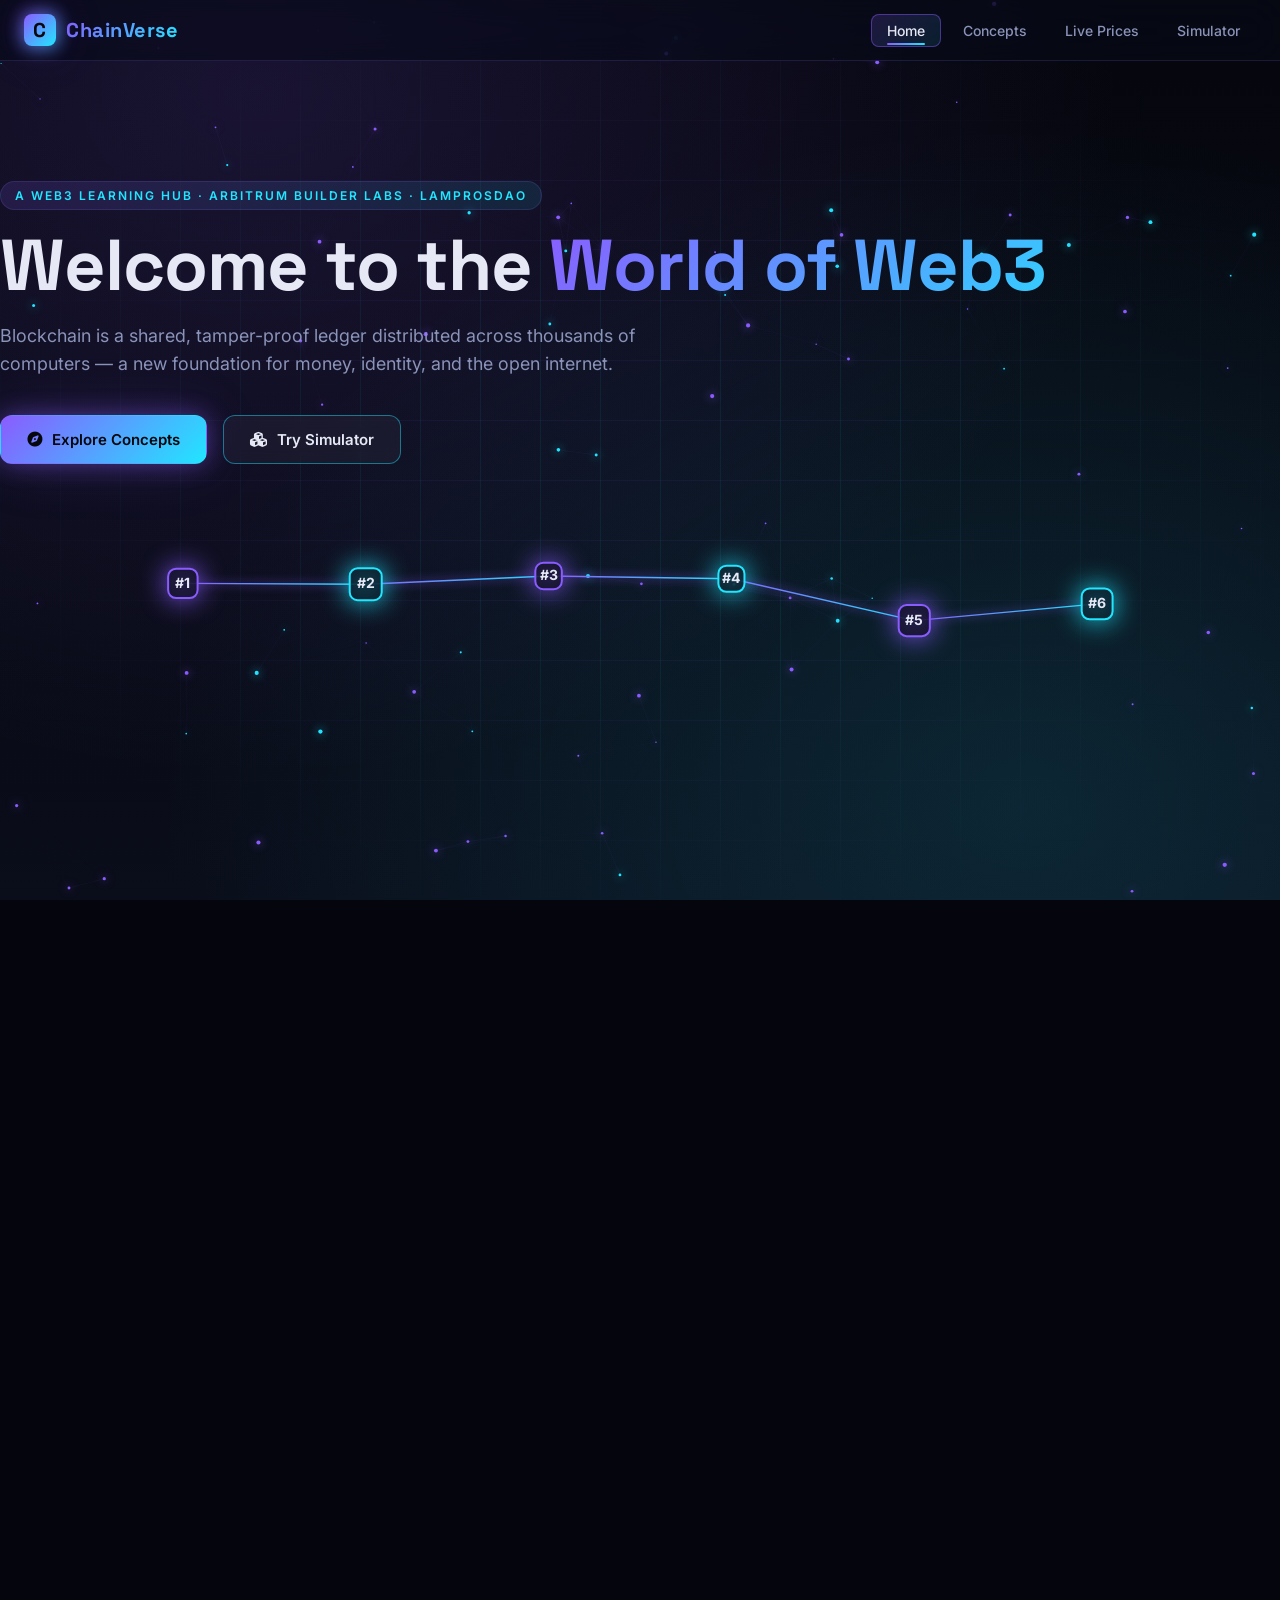
==== index.html @ 115a4c5f "Add files via upload" ====
<!DOCTYPE html>
<html lang="en">
<head>
  <meta charset="UTF-8" />
  <meta name="viewport" content="width=device-width, initial-scale=1.0" />
  <title>ChainVerse — Welcome to the World of Web3</title>
  <meta name="description" content="ChainVerse is a dark futuristic Web3 learning hub: learn blocks, compare concepts, watch live crypto prices, and mine a simulated block." />
  <link rel="stylesheet" href="style.css" />
  <link rel="stylesheet" href="https://cdnjs.cloudflare.com/ajax/libs/font-awesome/6.5.1/css/all.min.css" />
  <link rel="icon" href="data:image/svg+xml;utf8,<svg xmlns='http://www.w3.org/2000/svg' viewBox='0 0 64 64'><defs><linearGradient id='g' x1='0' y1='0' x2='1' y2='1'><stop offset='0' stop-color='%238a5cff'/><stop offset='1' stop-color='%2321e6ff'/></linearGradient></defs><rect width='64' height='64' rx='14' fill='url(%23g)'/><text x='32' y='44' font-family='Space Grotesk' font-size='42' font-weight='800' text-anchor='middle' fill='%23050710'>C</text></svg>" />
  <script src="nav.js" defer></script>
</head>
<body>
  <!-- BG + NAV injected by nav.js -->

  <!-- HERO -->
  <header class="hero container">
    <span class="eyebrow reveal">A Web3 Learning Hub · Arbitrum Builder Labs · LamprosDAO</span>
    <h1 class="reveal delay-1">
      Welcome to the <span class="grad">World of Web3</span>
    </h1>
    <p class="lead reveal delay-2">
      Blockchain is a shared, tamper-proof ledger distributed across thousands of computers —
      a new foundation for money, identity, and the open internet.
    </p>
    <div class="flex gap-16 reveal delay-3">
      <a href="concepts.html" class="btn btn-primary">
        <i class="fa-solid fa-compass"></i> Explore Concepts
      </a>
      <a href="simulator.html" class="btn btn-secondary">
        <i class="fa-solid fa-cubes"></i> Try Simulator
      </a>
    </div>

    <!-- Floating animated chain of glowing blocks -->
    <canvas id="heroChain" class="chain-canvas" aria-hidden="true"></canvas>
  </header>

  <!-- WHAT IS BLOCKCHAIN -->
  <section class="section container">
    <div class="reveal" style="max-width:820px;">
      <span class="eyebrow">Foundations</span>
      <h2 class="section-title"><span class="grad">What is Blockchain?</span></h2>
      <p class="section-sub">
        A blockchain is a continuously growing chain of <strong style="color:var(--cyan)">blocks</strong>,
        where each block holds transactions, a timestamp, and the cryptographic
        hash of the previous block — making the history impossible to rewrite without breaking the whole chain.
      </p>
    </div>

    <div class="grid-3 mt-32">
      <div class="glass feature-card reveal">
        <div class="icon"><i class="fa-solid fa-cube"></i></div>
        <h3>Blocks</h3>
        <p>Containers of transactions grouped together and sealed with a cryptographic hash, then chained to the previous block.</p>
      </div>
      <div class="glass feature-card reveal delay-1">
        <div class="icon"><i class="fa-solid fa-link"></i></div>
        <h3>Chain</h3>
        <p>Every block references its predecessor's hash. Change one byte in old data and every following link goes red.</p>
      </div>
      <div class="glass feature-card reveal delay-2">
        <div class="icon"><i class="fa-solid fa-network-wired"></i></div>
        <h3>Decentralized</h3>
        <p>Thousands of independent nodes keep identical copies. There is no single server to hack or shut down.</p>
      </div>
    </div>
  </section>

  <!-- HOW WEB3 IS DIFFERENT -->
  <section class="section container">
    <div class="reveal" style="text-align:center; max-width:820px; margin:0 auto;">
      <span class="eyebrow">Web2 vs Web3</span>
      <h2 class="section-title center"><span class="grad">How Web3 is Different</span></h2>
      <p class="section-sub center" style="margin-left:auto; margin-right:auto;">
        Web3 hands power back to users — no middlemen, no platform-owned data, no silent gatekeepers.
      </p>
    </div>

    <div class="stats">
      <div class="glass stat reveal">
        <div class="num" data-cv-count="100" data-cv-suffix="%">0%</div>
        <div class="label">Decentralized</div>
      </div>
      <div class="glass stat reveal delay-1">
        <div class="num" data-cv-count="0" data-cv-suffix="">0</div>
        <div class="label">Central Authority</div>
      </div>
      <div class="glass stat reveal delay-2">
        <div class="num" data-cv-count="100" data-cv-suffix="%">0%</div>
        <div class="label">Trustless Transactions</div>
      </div>
    </div>
  </section>

  <!-- KEY PILLARS OF WEB3 -->
  <section class="section container">
    <div class="reveal" style="max-width:820px;">
      <span class="eyebrow">Core Pillars</span>
      <h2 class="section-title"><span class="grad">Key Pillars of Web3</span></h2>
      <p class="section-sub">Three principles define the new internet — and each one is enforced by math, not promises.</p>
    </div>

    <div class="grid-3 mt-32">
      <div class="glass feature-card reveal">
        <div class="icon"><i class="fa-solid fa-globe"></i></div>
        <h3>Decentralization</h3>
        <p>No single company stores your data or decides the rules. The network is owned and operated by its users.</p>
      </div>
      <div class="glass feature-card reveal delay-1">
        <div class="icon"><i class="fa-solid fa-eye"></i></div>
        <h3>Transparency</h3>
        <p>Every transaction is verifiable on a public ledger. You can audit, prove, and trust without asking permission.</p>
      </div>
      <div class="glass feature-card reveal delay-2">
        <div class="icon"><i class="fa-solid fa-shield-halved"></i></div>
        <h3>Security</h3>
        <p>Cryptography and consensus replace trust. Tampering with one block requires breaking millions of computers.</p>
      </div>
    </div>
  </section>

  <!-- WHY IT MATTERS -->
  <section class="section container">
    <div class="reveal" style="max-width:820px;">
      <span class="eyebrow">Real World</span>
      <h2 class="section-title"><span class="grad">Why It Matters</span></h2>
      <p class="section-sub">A premium Web3 product starts with the right mental model.</p>
    </div>

    <div class="glass reveal mt-32" style="padding:42px; max-width:980px; margin-left:auto; margin-right:auto; position:relative; overflow:hidden;">
      <div style="position:absolute; inset:0; background:radial-gradient(circle at 80% 20%, rgba(33,230,255,0.18), transparent 60%); pointer-events:none;"></div>
      <h3 style="font-family:'Space Grotesk'; font-size:24px; margin-bottom:14px; color:var(--text);">A new foundation for finance, identity & ownership</h3>
      <p style="color:var(--muted); line-height:1.7; font-size:15.5px; max-width:780px;">
        From cross-border payments that settle in seconds, to digital identities you actually own,
        to provable scarcity for art and in-game items — blockchain unlocks use cases the old internet simply cannot offer.
        Master these primitives and you understand the next decade of software.
      </p>
      <div class="flex gap-12 mt-24" style="flex-wrap:wrap;">
        <span class="badge" style="padding:6px 14px; border:1px solid var(--panel-border); border-radius:999px; font-size:12px; color:var(--cyan);">DeFi</span>
        <span class="badge" style="padding:6px 14px; border:1px solid var(--panel-border); border-radius:999px; font-size:12px; color:var(--violet);">Self-Sovereign Identity</span>
        <span class="badge" style="padding:6px 14px; border:1px solid var(--panel-border); border-radius:999px; font-size:12px; color:var(--pink);">NFTs & Ownership</span>
        <span class="badge" style="padding:6px 14px; border:1px solid var(--panel-border); border-radius:999px; font-size:12px; color:var(--green);">DAOs</span>
      </div>
    </div>
  </section>

  <!-- CHAINVERSE ABOUT STRIP -->
  <section class="section container">
    <div class="glass reveal" style="padding:24px 28px; display:flex; align-items:center; justify-content:space-between; gap:24px; flex-wrap:wrap;">
      <div>
        <h3 style="font-family:'Space Grotesk'; font-size:20px; margin-bottom:6px;">Track the markets live</h3>
        <p style="color:var(--muted); font-size:14.5px;">Real-time prices for BTC, ETH, SOL & MATIC via the CoinGecko public API.</p>
      </div>
      <a href="prices.html" class="btn btn-secondary btn-mini">Open Live Prices <i class="fa-solid fa-arrow-right"></i></a>
    </div>
  </section>

  <!-- FOOTER -->
  <footer class="footer container">
    <p>Built with <span class="heart">♥</span> by <strong>Ch Manoj</strong> · <a href="https://github.com/" target="_blank" rel="noopener">GitHub</a> · Batch: <strong>Arbitrum Builder Labs · LamprosDAO</strong></p>
    <p style="margin-top:6px; font-size:12.5px; opacity:0.7;">ChainVerse © 2025 — A premium Web3 learning experience.</p>
  </footer>

  <script>
    /* HERO CHAIN ANIMATION — floating glowing blocks connected by lines */
    (function () {
      const c = document.getElementById('heroChain');
      if (!c) return;
      const ctx = c.getContext('2d');
      function resize() {
        const r = c.getBoundingClientRect();
        c.width  = r.width * (window.devicePixelRatio || 1);
        c.height = r.height * (window.devicePixelRatio || 1);
        ctx.setTransform(window.devicePixelRatio || 1, 0, 0, window.devicePixelRatio || 1, 0, 0);
      }
      resize();
      window.addEventListener('resize', resize);

      const blocks = Array.from({ length: 6 }, (_, i) => ({
        baseX: (i + 1) * (c.clientWidth / 7),
        offset: Math.random() * Math.PI * 2,
        size: 26 + Math.random() * 6
      }));

      function draw() {
        const w = c.clientWidth, h = c.clientHeight;
        ctx.clearRect(0, 0, w, h);
        const t = performance.now() / 1000;
        const points = blocks.map((b, i) => ({
          x: b.baseX,
          y: h/2 + Math.sin(t * 1.2 + b.offset) * 28
        }));

        // lines first
        ctx.lineWidth = 1.4;
        for (let i = 0; i < points.length - 1; i++) {
          const g = ctx.createLinearGradient(points[i].x, points[i].y, points[i+1].x, points[i+1].y);
          g.addColorStop(0, '#8a5cff');
          g.addColorStop(1, '#21e6ff');
          ctx.strokeStyle = g;
          ctx.shadowColor = '#8a5cff';
          ctx.shadowBlur = 10;
          ctx.beginPath();
          ctx.moveTo(points[i].x, points[i].y);
          ctx.lineTo(points[i+1].x, points[i+1].y);
          ctx.stroke();
        }
        // blocks
        points.forEach((p, i) => {
          const s = blocks[i].size;
          // glow
          ctx.shadowColor = i % 2 === 0 ? '#8a5cff' : '#21e6ff';
          ctx.shadowBlur  = 26;
          // rounded square
          const r = s / 2;
          ctx.fillStyle = 'rgba(10,13,26,0.85)';
          ctx.strokeStyle = i % 2 === 0 ? '#8a5cff' : '#21e6ff';
          ctx.lineWidth = 2;
          ctx.beginPath();
          ctx.roundRect(p.x - r, p.y - r, s, s, 8);
          ctx.fill();
          ctx.stroke();
          // inner symbol
          ctx.shadowBlur = 0;
          ctx.fillStyle = '#e6e9f5';
          ctx.font = 'bold 14px Inter';
          ctx.textAlign = 'center';
          ctx.textBaseline = 'middle';
          ctx.fillText('#' + (i+1), p.x, p.y);
        });
        requestAnimationFrame(draw);
      }
      draw();
    })();

    /* ANIMATE STATS on scroll into view */
    (function () {
      const io = new IntersectionObserver(entries => {
        entries.forEach(en => {
          if (!en.isIntersecting) return;
          const el = en.target;
          const n   = parseInt(el.dataset.cvCount, 10);
          const suf = el.dataset.cvSuffix || '';
          if (window.cvCount) window.cvCount(el, n, 1600, suf);
          io.unobserve(el);
        });
      }, { threshold: 0.4 });
      document.querySelectorAll('[data-cv-count]').forEach(el => io.observe(el));
    })();
  </script>
</body>
</html>
---- style.css ----
/* ========================================
   CHAINVERSE — SHARED GLOBAL STYLES
   Dark futuristic Web3 aesthetic
   ======================================== */

@import url('https://fonts.googleapis.com/css2?family=Space+Grotesk:wght@300;400;500;600;700&family=Inter:wght@300;400;500;600;700;800&family=JetBrains+Mono:wght@400;500;700&display=swap');

/* ---------- ROOT TOKENS ---------- */
:root {
  --bg-0:  #05060d;
  --bg-1:  #0a0d1a;
  --bg-2:  #0e1326;
  --panel: rgba(18, 22, 44, 0.55);
  --panel-border: rgba(120, 110, 220, 0.18);
  --text:   #e6e9f5;
  --muted:  #8a93b8;
  --violet: #8a5cff;
  --violet-deep: #6a3df0;
  --cyan:   #21e6ff;
  --cyan-deep: #00b8d4;
  --pink:   #ff4dd2;
  --green:  #2ee59d;
  --red:    #ff4d6d;
  --grad:   linear-gradient(135deg, #8a5cff 0%, #21e6ff 100%);
  --grad-2: linear-gradient(135deg, #ff4dd2 0%, #8a5cff 100%);
  --glow-violet: 0 0 24px rgba(138, 92, 255, 0.45), 0 0 60px rgba(138, 92, 255, 0.15);
  --glow-cyan:   0 0 24px rgba(33, 230, 255, 0.45),  0 0 60px rgba(33, 230, 255, 0.15);
  --radius: 16px;
  --radius-sm: 10px;
  --shadow-card: 0 10px 40px rgba(0, 0, 0, 0.45), inset 0 1px 0 rgba(255,255,255,0.04);
  --ease: cubic-bezier(.22,.61,.36,1);
}

* { box-sizing: border-box; margin: 0; padding: 0; }

html, body {
  height: 100%;
  background: var(--bg-0);
  color: var(--text);
  font-family: 'Inter', system-ui, sans-serif;
  -webkit-font-smoothing: antialiased;
  scroll-behavior: smooth;
  overflow-x: hidden;
}

a { color: inherit; text-decoration: none; }

img, svg { display: block; max-width: 100%; }

::-webkit-scrollbar { width: 10px; }
::-webkit-scrollbar-track { background: var(--bg-1); }
::-webkit-scrollbar-thumb { background: var(--violet-deep); border-radius: 8px; }
::-webkit-scrollbar-thumb:hover { background: var(--violet); }

/* ---------- BACKGROUND OBJECTS (shared) ---------- */
.bg-grid {
  position: fixed; inset: 0; z-index: -2;
  background:
    radial-gradient(ellipse at 20% 10%, rgba(138, 92, 255, 0.15), transparent 60%),
    radial-gradient(ellipse at 80% 90%, rgba(33, 230, 255, 0.12), transparent 60%),
    linear-gradient(180deg, #05060d 0%, #0a0d1a 100%);
}
.bg-grid::before {
  content: "";
  position: absolute; inset: 0;
  background-image:
    linear-gradient(rgba(138,92,255,0.07) 1px, transparent 1px),
    linear-gradient(90deg, rgba(33,230,255,0.07) 1px, transparent 1px);
  background-size: 60px 60px;
  mask-image: radial-gradient(ellipse at center, black 30%, transparent 80%);
  -webkit-mask-image: radial-gradient(ellipse at center, black 30%, transparent 80%);
  animation: gridFloat 30s linear infinite;
}
@keyframes gridFloat {
  0%   { background-position: 0 0, 0 0; }
  100% { background-position: 60px 60px, 60px 60px; }
}

#particles {
  position: fixed; inset: 0; z-index: -1;
  pointer-events: none;
}

/* ---------- NAV ---------- */
.navbar {
  position: sticky; top: 0; z-index: 50;
  backdrop-filter: blur(18px) saturate(140%);
  -webkit-backdrop-filter: blur(18px) saturate(140%);
  background: rgba(8, 10, 22, 0.6);
  border-bottom: 1px solid var(--panel-border);
}
.nav-inner {
  max-width: 1280px; margin: 0 auto;
  display: flex; align-items: center; justify-content: space-between;
  padding: 14px 24px;
}
.brand {
  display: flex; align-items: center; gap: 10px;
  font-family: 'Space Grotesk', sans-serif;
  font-weight: 700; font-size: 20px;
  letter-spacing: 0.5px;
}
.brand-logo {
  width: 32px; height: 32px;
  background: var(--grad);
  border-radius: 8px;
  display: grid; place-items: center;
  color: #06070d; font-weight: 800;
  box-shadow: var(--glow-violet);
  position: relative;
}
.brand-logo::after {
  content: ""; position: absolute; inset: -2px;
  border-radius: 10px;
  background: var(--grad);
  filter: blur(8px); opacity: 0.6; z-index: -1;
}
.brand-text { background: var(--grad); -webkit-background-clip: text; background-clip: text; color: transparent; }

.nav-links {
  display: flex; gap: 6px; align-items: center;
  list-style: none;
}
.nav-links a {
  position: relative;
  padding: 8px 16px;
  font-weight: 500; font-size: 14px;
  color: var(--muted);
  border-radius: 8px;
  transition: color .25s var(--ease), background .25s var(--ease);
}
.nav-links a:hover { color: var(--text); background: rgba(138,92,255,0.08); }
.nav-links a.active {
  color: var(--text);
  background: linear-gradient(135deg, rgba(138,92,255,0.18), rgba(33,230,255,0.10));
  box-shadow: inset 0 0 0 1px rgba(138,92,255,0.45);
}
.nav-links a.active::after {
  content: "";
  position: absolute; left: 16px; right: 16px; bottom: 2px;
  height: 2px; background: var(--grad); border-radius: 2px;
}
.nav-toggle {
  display: none;
  width: 38px; height: 38px;
  background: rgba(255,255,255,0.04);
  border: 1px solid var(--panel-border);
  border-radius: 8px;
  color: var(--text); cursor: pointer;
}

/* ---------- LAYOUT ---------- */
.container {
  max-width: 1280px; margin: 0 auto;
  padding: 0 24px;
}
.section { padding: 100px 0; position: relative; }
.section-title {
  font-family: 'Space Grotesk', sans-serif;
  font-size: clamp(28px, 4vw, 44px);
  font-weight: 700;
  margin-bottom: 12px;
  line-height: 1.15;
}
.section-title .grad { background: var(--grad); -webkit-background-clip: text; background-clip: text; color: transparent; }
.section-sub {
  color: var(--muted);
  font-size: 16px;
  max-width: 720px;
  margin-bottom: 50px;
}
.eyebrow {
  display: inline-block;
  padding: 6px 14px;
  font-size: 12px;
  font-weight: 600;
  letter-spacing: 2px;
  text-transform: uppercase;
  background: linear-gradient(135deg, rgba(138,92,255,0.15), rgba(33,230,255,0.10));
  border: 1px solid var(--panel-border);
  border-radius: 999px;
  color: var(--cyan);
  margin-bottom: 18px;
}

/* ---------- BUTTONS ---------- */
.btn {
  position: relative;
  display: inline-flex; align-items: center; justify-content: center;
  gap: 10px;
  padding: 14px 26px;
  font-family: 'Inter', sans-serif;
  font-weight: 600; font-size: 15px;
  border-radius: 12px;
  border: 1px solid transparent;
  cursor: pointer;
  transition: transform .25s var(--ease), box-shadow .25s var(--ease), background .35s var(--ease);
  overflow: hidden;
}
.btn-primary {
  background: var(--grad);
  color: #06070d;
  box-shadow: var(--glow-violet);
}
.btn-primary:hover { transform: translateY(-2px); box-shadow: 0 0 36px rgba(138,92,255,0.65), 0 0 100px rgba(138,92,255,0.25); }
.btn-secondary {
  background: rgba(255,255,255,0.04);
  border: 1px solid rgba(33,230,255,0.45);
  color: var(--text);
  backdrop-filter: blur(8px);
}
.btn-secondary:hover {
  background: rgba(33,230,255,0.10);
  transform: translateY(-2px);
  box-shadow: var(--glow-cyan);
}
.btn-mini {
  padding: 10px 18px; font-size: 13px; border-radius: 10px;
}

/* Ripple */
.ripple {
  position: absolute; border-radius: 50%;
  transform: scale(0); animation: ripple .6s linear;
  background: rgba(255,255,255,0.6);
  pointer-events: none;
}
@keyframes ripple { to { transform: scale(4); opacity: 0; } }

/* ---------- GLASS CARD ---------- */
.glass {
  position: relative;
  background: var(--panel);
  border: 1px solid var(--panel-border);
  border-radius: var(--radius);
  backdrop-filter: blur(18px) saturate(140%);
  -webkit-backdrop-filter: blur(18px) saturate(140%);
  box-shadow: var(--shadow-card);
  transition: transform .35s var(--ease), box-shadow .35s var(--ease), border-color .35s var(--ease);
}
.glass::before {
  content: ""; position: absolute; inset: 0;
  border-radius: inherit;
  padding: 1px;
  background: linear-gradient(135deg, rgba(138,92,255,0.5), rgba(33,230,255,0.3), transparent 70%);
  -webkit-mask: linear-gradient(#000 0 0) content-box, linear-gradient(#000 0 0);
          mask: linear-gradient(#000 0 0) content-box, linear-gradient(#000 0 0);
  -webkit-mask-composite: xor;
          mask-composite: exclude;
  pointer-events: none;
  opacity: 0.7;
}
.glass:hover {
  transform: translateY(-4px);
  box-shadow: 0 20px 60px rgba(0,0,0,0.55), 0 0 40px rgba(138,92,255,0.18);
  border-color: rgba(138,92,255,0.4);
}

/* ---------- FADE-IN OBSERVER ---------- */
.reveal { opacity: 0; transform: translateY(30px); transition: opacity .8s var(--ease), transform .8s var(--ease); }
.reveal.in { opacity: 1; transform: translateY(0); }
.reveal.delay-1 { transition-delay: .1s; }
.reveal.delay-2 { transition-delay: .2s; }
.reveal.delay-3 { transition-delay: .3s; }
.reveal.delay-4 { transition-delay: .4s; }

/* ---------- HERO (shared bits) ---------- */
.hero {
  position: relative;
  padding: 120px 0 80px;
  overflow: hidden;
}
.hero h1 {
  font-family: 'Space Grotesk', sans-serif;
  font-size: clamp(40px, 6vw, 72px);
  font-weight: 700;
  line-height: 1.05;
  letter-spacing: -1px;
  margin-bottom: 18px;
}
.hero h1 .grad {
  background: linear-gradient(135deg, #8a5cff 0%, #21e6ff 60%, #ff4dd2 100%);
  -webkit-background-clip: text; background-clip: text;
  color: transparent;
  background-size: 200% 200%;
  animation: gradShift 6s ease infinite;
}
@keyframes gradShift {
  0%,100% { background-position: 0% 50%; }
  50%     { background-position: 100% 50%; }
}

.hero p.lead {
  color: var(--muted);
  font-size: clamp(15px, 1.4vw, 18px);
  max-width: 640px;
  margin-bottom: 36px;
  line-height: 1.6;
}

.floaty { animation: floating 4s ease-in-out infinite; }
@keyframes floating {
  0%,100% { transform: translateY(0); }
  50%     { transform: translateY(-10px); }
}

/* ---------- CHAIN ANIMATION ---------- */
.chain-canvas { width: 100%; height: 220px; margin-top: 30px; }

/* ---------- CARDS GRID ---------- */
.grid-3 {
  display: grid; gap: 24px;
  grid-template-columns: repeat(3, 1fr);
}
.grid-2 {
  display: grid; gap: 24px;
  grid-template-columns: repeat(2, 1fr);
}
@media (max-width: 900px) {
  .grid-3, .grid-2 { grid-template-columns: 1fr; }
}

.feature-card {
  padding: 32px 28px;
}
.feature-card .icon {
  width: 52px; height: 52px;
  display: grid; place-items: center;
  border-radius: 12px;
  background: linear-gradient(135deg, rgba(138,92,255,0.25), rgba(33,230,255,0.15));
  border: 1px solid var(--panel-border);
  color: var(--cyan);
  font-size: 22px;
  margin-bottom: 18px;
}
.feature-card h3 {
  font-family: 'Space Grotesk', sans-serif;
  font-size: 20px; font-weight: 600;
  margin-bottom: 10px;
}
.feature-card p { color: var(--muted); font-size: 14.5px; line-height: 1.6; }

/* ---------- STATS ---------- */
.stats {
  display: grid; grid-template-columns: repeat(3, 1fr);
  gap: 24px; margin-top: 50px;
}
@media (max-width: 800px) { .stats { grid-template-columns: 1fr; } }
.stat {
  padding: 30px;
  text-align: center;
}
.stat .num {
  font-family: 'Space Grotesk', sans-serif;
  font-weight: 700;
  font-size: clamp(36px, 4.5vw, 56px);
  background: var(--grad);
  -webkit-background-clip: text; background-clip: text; color: transparent;
  line-height: 1;
  animation: pulse 3s ease-in-out infinite;
}
.stat .label {
  margin-top: 12px;
  color: var(--muted); font-size: 14px; letter-spacing: 1px; text-transform: uppercase;
}
@keyframes pulse {
  0%,100% { filter: drop-shadow(0 0 4px rgba(138,92,255,0.35)); }
  50%     { filter: drop-shadow(0 0 18px rgba(33,230,255,0.65)); }
}

/* ---------- FOOTER ---------- */
.footer {
  margin-top: 80px;
  padding: 40px 0;
  text-align: center;
  color: var(--muted);
  font-size: 14px;
  border-top: 1px solid var(--panel-border);
  position: relative;
}
.footer::before {
  content: "";
  position: absolute; top: -1px; left: 0; right: 0;
  height: 2px;
  background: linear-gradient(90deg, transparent, var(--violet), var(--cyan), var(--pink), transparent);
  background-size: 200% 100%;
  animation: gradShift 5s linear infinite;
}
.footer a { color: var(--cyan); }
.footer a:hover { text-decoration: underline; }
.footer .heart { color: var(--pink); }

/* ---------- UTILITIES ---------- */
.center { text-align: center; }
.flex { display: flex; }
.gap-12 { gap: 12px; } .gap-16 { gap: 16px; } .gap-24 { gap: 24px; }
.mt-8 { margin-top: 8px; } .mt-16 { margin-top: 16px; } .mt-24 { margin-top: 24px; } .mt-32 { margin-top: 32px; } .mt-48 { margin-top: 48px; }
.mono { font-family: 'JetBrains Mono', monospace; }

/* ---------- MOBILE NAV ---------- */
@media (max-width: 820px) {
  .nav-toggle { display: grid; place-items: center; }
  .nav-links {
    position: absolute; top: 100%; left: 0; right: 0;
    flex-direction: column; gap: 0;
    background: rgba(8,10,22,0.95);
    backdrop-filter: blur(20px);
    border-bottom: 1px solid var(--panel-border);
    padding: 14px 24px;
    transform: translateY(-20px);
    opacity: 0; pointer-events: none;
    transition: opacity .3s var(--ease), transform .3s var(--ease);
  }
  .nav-links.open { opacity: 1; transform: translateY(0); pointer-events: auto; }
  .nav-links a { width: 100%; padding: 12px 16px; }
}

/* ---------- PAGE TRANSITION ---------- */
@keyframes pageIn {
  from { opacity: 0; transform: translateY(12px); }
  to   { opacity: 1; transform: translateY(0); }
}
body { animation: pageIn .6s var(--ease) both; }
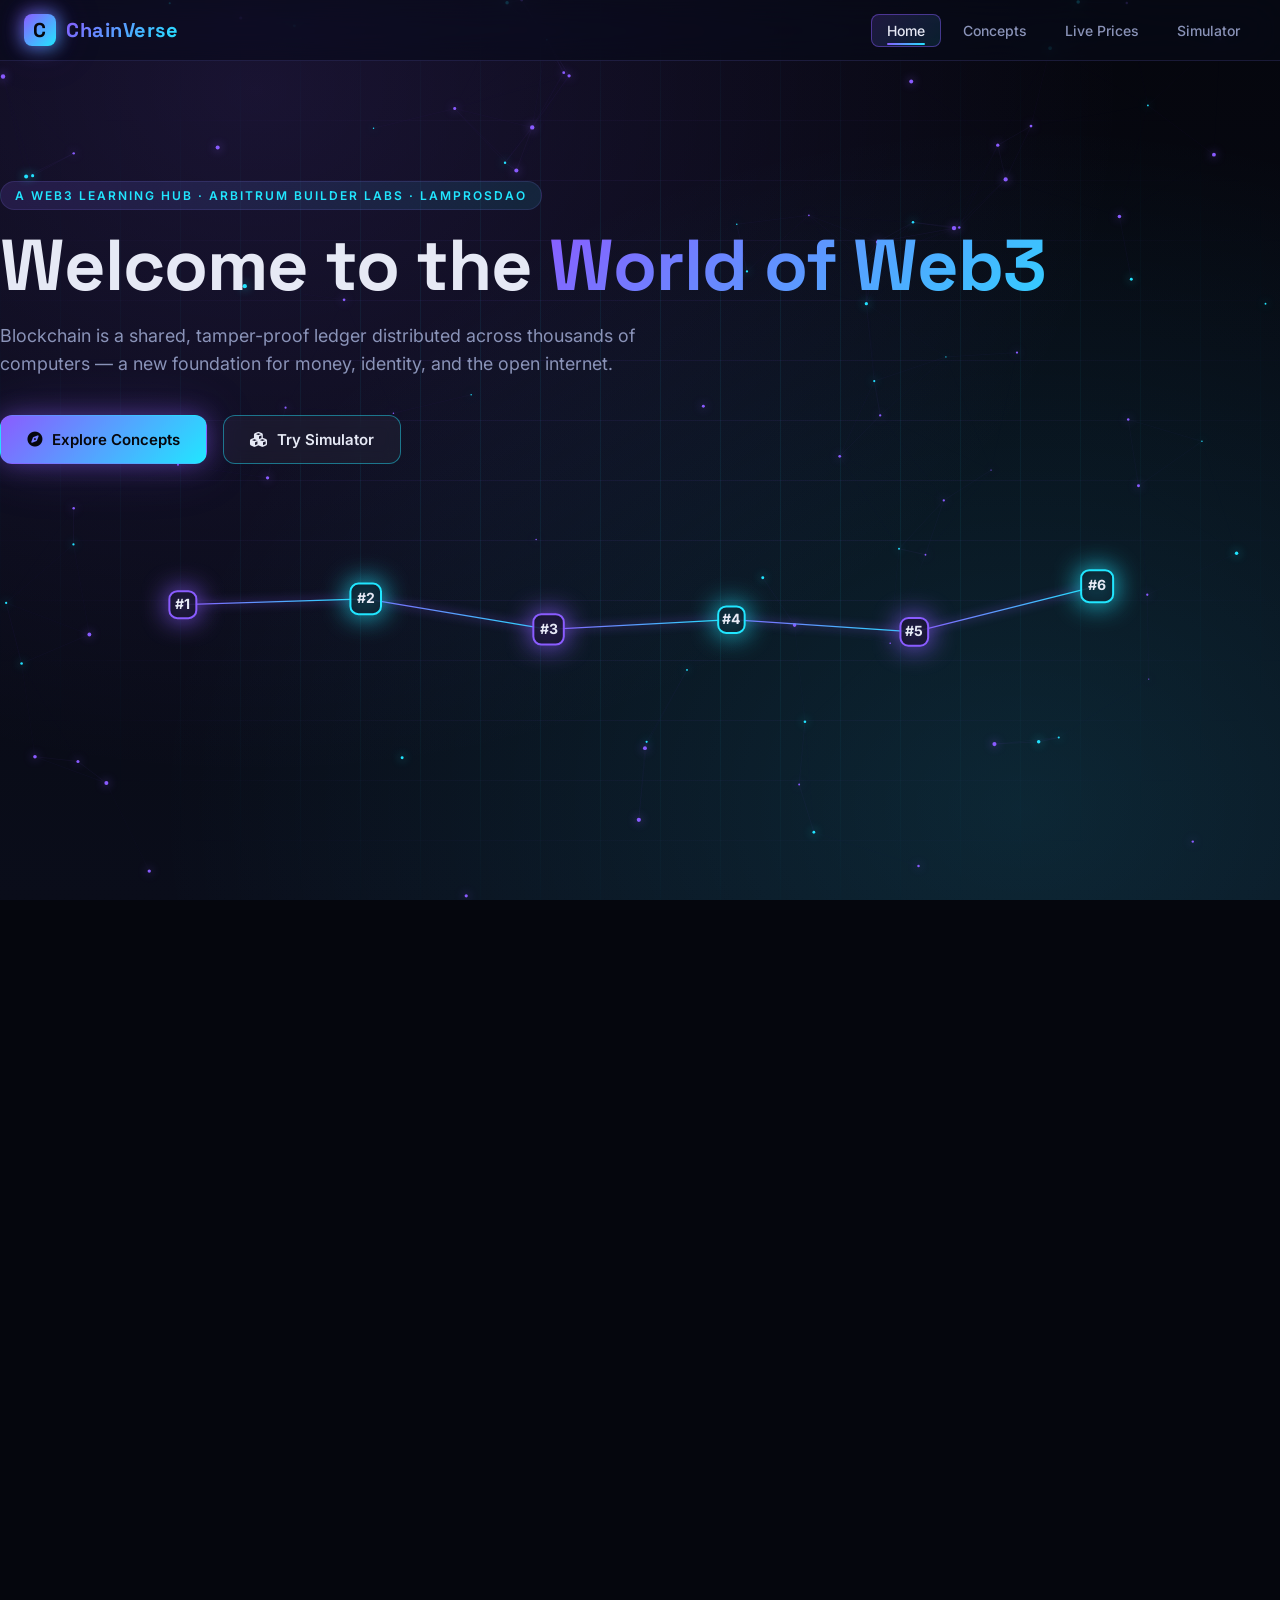
==== commit be4c2010: "Update index.html" ====
--- a/index.html
+++ b/index.html
@@ -158,7 +158,7 @@
 
   <!-- FOOTER -->
   <footer class="footer container">
-    <p>Built with <span class="heart">♥</span> by <strong>Ch Manoj</strong> · <a href="https://github.com/" target="_blank" rel="noopener">GitHub</a> · Batch: <strong>Arbitrum Builder Labs · LamprosDAO</strong></p>
+    <p>Built with <span class="heart">♥</span> by <strong>Om Trivedi</strong> · <a href="https://github.com/omkumartrivedi2006-sketch/" target="_blank" rel="noopener">GitHub</a> · Batch: <strong>LDRP-ITR</strong></p>
     <p style="margin-top:6px; font-size:12.5px; opacity:0.7;">ChainVerse © 2025 — A premium Web3 learning experience.</p>
   </footer>
 
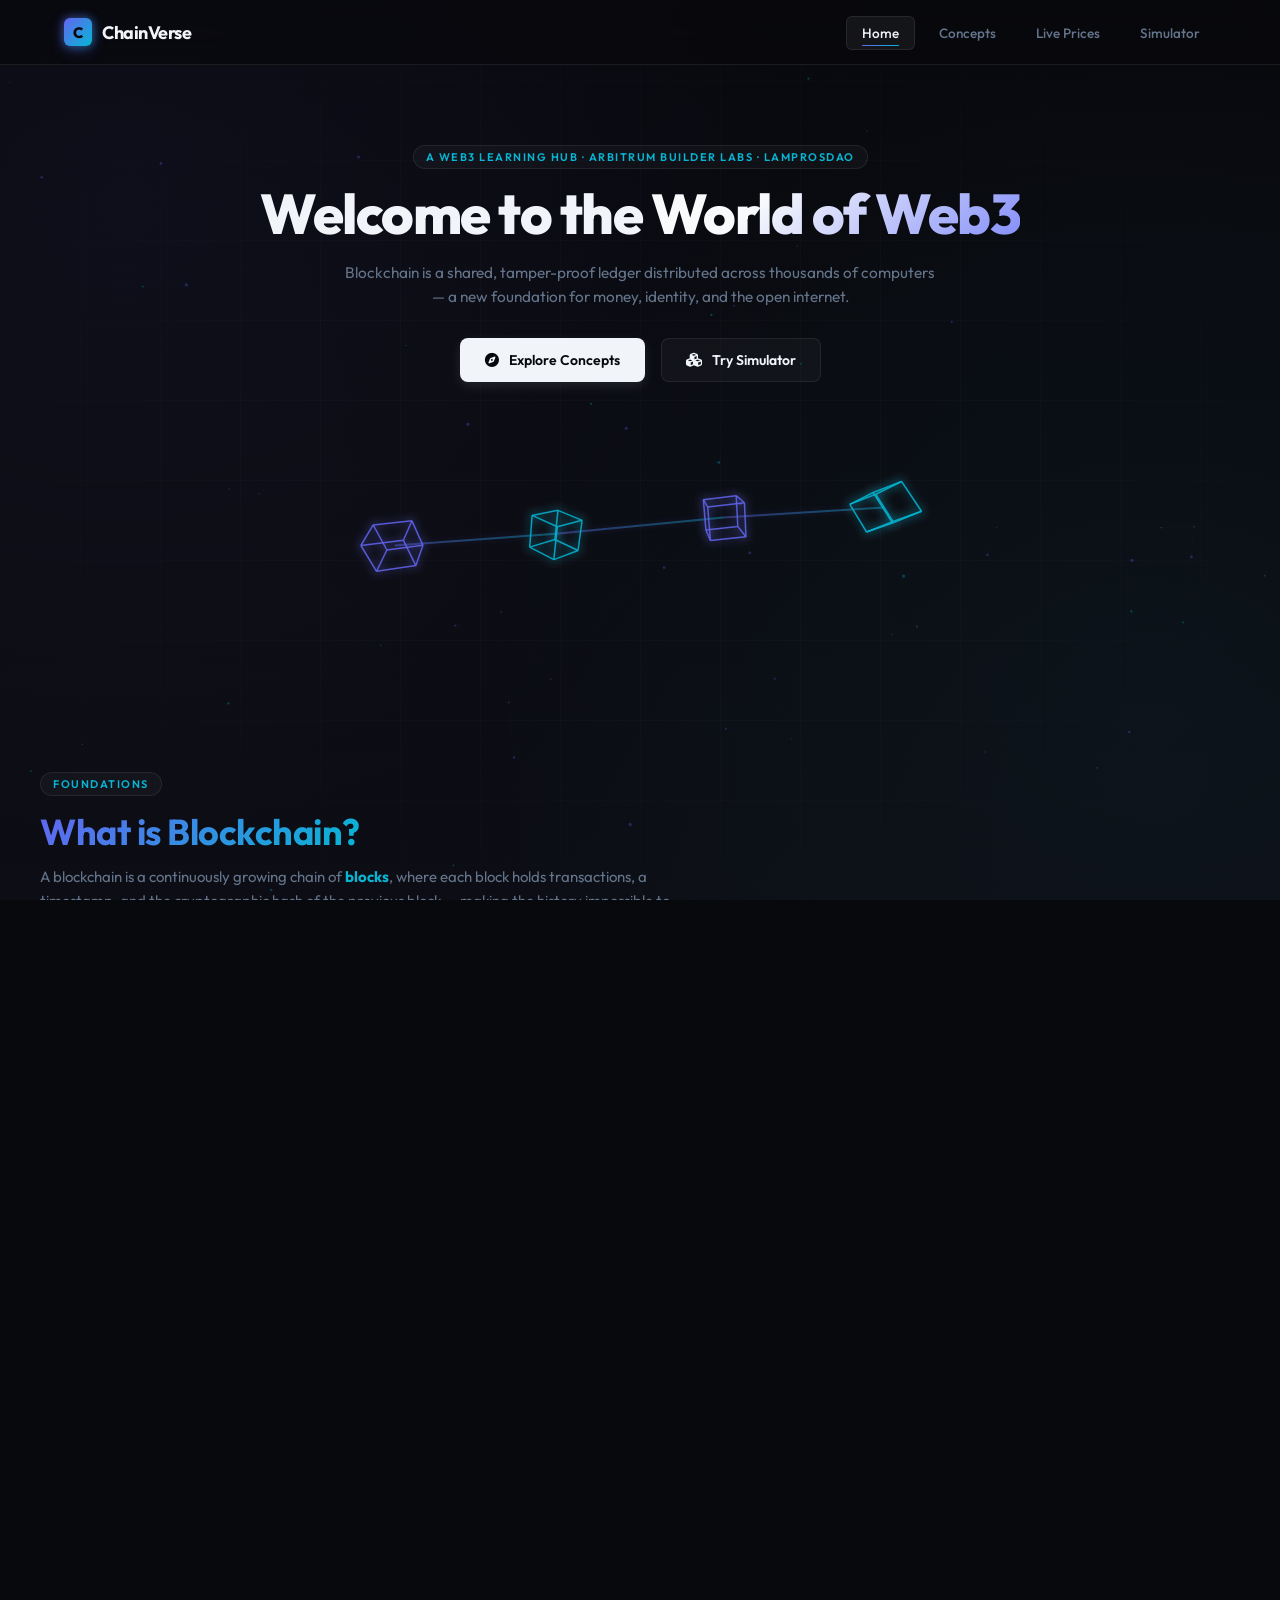
==== commit 209ec72b: "design: minimal and professional dark theme with 3D card tilt and rotating canvas banner" ====
--- a/index.html
+++ b/index.html
@@ -163,72 +163,148 @@
   </footer>
 
   <script>
-    /* HERO CHAIN ANIMATION — floating glowing blocks connected by lines */
+    /* HERO CHAIN ANIMATION — rotating 3D wireframe cubes projected on 2D canvas */
     (function () {
       const c = document.getElementById('heroChain');
       if (!c) return;
       const ctx = c.getContext('2d');
+      let w = 0, h = 0;
+
       function resize() {
         const r = c.getBoundingClientRect();
-        c.width  = r.width * (window.devicePixelRatio || 1);
-        c.height = r.height * (window.devicePixelRatio || 1);
+        w = c.width  = r.width * (window.devicePixelRatio || 1);
+        h = c.height = r.height * (window.devicePixelRatio || 1);
         ctx.setTransform(window.devicePixelRatio || 1, 0, 0, window.devicePixelRatio || 1, 0, 0);
       }
       resize();
       window.addEventListener('resize', resize);
 
-      const blocks = Array.from({ length: 6 }, (_, i) => ({
-        baseX: (i + 1) * (c.clientWidth / 7),
-        offset: Math.random() * Math.PI * 2,
-        size: 26 + Math.random() * 6
+      // Define 3D wireframe cubes
+      const count = 4;
+      const cubes = Array.from({ length: count }, (_, i) => ({
+        offsetY: i * 0.8, // wave offset offset
+        rotX: Math.random() * Math.PI,
+        rotY: Math.random() * Math.PI,
+        rotZ: Math.random() * Math.PI,
+        speedX: 0.005,
+        speedY: 0.008,
+        speedZ: 0.004,
+        size: 32
       }));
 
+      function rotateAndProject(x, y, z, rotX, rotY, rotZ, cx, cy, cz) {
+        // Rotate Y
+        let x1 = x * Math.cos(rotY) - z * Math.sin(rotY);
+        let z1 = x * Math.sin(rotY) + z * Math.cos(rotY);
+
+        // Rotate X
+        let y2 = y * Math.cos(rotX) - z1 * Math.sin(rotX);
+        let z2 = y * Math.sin(rotX) + z1 * Math.cos(rotX);
+
+        // Rotate Z
+        let x3 = x1 * Math.cos(rotZ) - y2 * Math.sin(rotZ);
+        let y3 = x1 * Math.sin(rotZ) + y2 * Math.cos(rotZ);
+
+        const rx = x3 + cx;
+        const ry = y3 + cy;
+        const rz = z2 + cz;
+
+        const fov = 300;
+        const scale = fov / (fov + rz);
+        return {
+          x: rx * scale,
+          y: ry * scale,
+          z: rz
+        };
+      }
+
+      function drawCube(cx, cy, cz, size, rotX, rotY, rotZ, color) {
+        const half = size / 2;
+        const localVertices = [
+          [-half, -half, -half],
+          [half, -half, -half],
+          [half, half, -half],
+          [-half, half, -half],
+          [-half, -half, half],
+          [half, -half, half],
+          [half, half, half],
+          [-half, half, half]
+        ];
+
+        const projected = localVertices.map(v => 
+          rotateAndProject(v[0], v[1], v[2], rotX, rotY, rotZ, cx, cy, cz)
+        );
+
+        const edges = [
+          [0,1], [1,2], [2,3], [3,0], // back
+          [4,5], [5,6], [6,7], [7,4], // front
+          [0,4], [1,5], [2,6], [3,7]  // connecting edges
+        ];
+
+        ctx.strokeStyle = color;
+        ctx.lineWidth = 1.5;
+        ctx.shadowColor = color;
+        ctx.shadowBlur = 8;
+
+        edges.forEach(edge => {
+          ctx.beginPath();
+          ctx.moveTo(projected[edge[0]].x, projected[edge[0]].y);
+          ctx.lineTo(projected[edge[1]].x, projected[edge[1]].y);
+          ctx.stroke();
+        });
+        ctx.shadowBlur = 0;
+      }
+
       function draw() {
-        const w = c.clientWidth, h = c.clientHeight;
-        ctx.clearRect(0, 0, w, h);
+        const clientW = c.clientWidth;
+        const clientH = c.clientHeight;
+        ctx.clearRect(0, 0, clientW, clientH);
+
+        ctx.save();
+        ctx.translate(clientW / 2, clientH / 2);
+
         const t = performance.now() / 1000;
-        const points = blocks.map((b, i) => ({
-          x: b.baseX,
-          y: h/2 + Math.sin(t * 1.2 + b.offset) * 28
-        }));
-
-        // lines first
-        ctx.lineWidth = 1.4;
-        for (let i = 0; i < points.length - 1; i++) {
-          const g = ctx.createLinearGradient(points[i].x, points[i].y, points[i+1].x, points[i+1].y);
-          g.addColorStop(0, '#8a5cff');
-          g.addColorStop(1, '#21e6ff');
+        const spacing = Math.min(clientW / (count + 1.2), 160);
+
+        const centers = cubes.map((cube, i) => {
+          const cx = (i - (count - 1) / 2) * spacing;
+          const cy = Math.sin(t * 1.2 + cube.offsetY) * 20;
+          const cz = Math.cos(t * 1.2 + cube.offsetY) * 15;
+          return { cx, cy, cz };
+        });
+
+        // Draw connections
+        ctx.lineWidth = 2;
+        for (let i = 0; i < centers.length - 1; i++) {
+          const p1 = rotateAndProject(0, 0, 0, 0, 0, 0, centers[i].cx, centers[i].cy, centers[i].cz);
+          const p2 = rotateAndProject(0, 0, 0, 0, 0, 0, centers[i+1].cx, centers[i+1].cy, centers[i+1].cz);
+          
+          const g = ctx.createLinearGradient(p1.x, p1.y, p2.x, p2.y);
+          g.addColorStop(0, 'rgba(99, 102, 241, 0.4)');
+          g.addColorStop(1, 'rgba(6, 182, 212, 0.4)');
           ctx.strokeStyle = g;
-          ctx.shadowColor = '#8a5cff';
-          ctx.shadowBlur = 10;
+          ctx.shadowColor = 'rgba(99, 102, 241, 0.4)';
+          ctx.shadowBlur = 6;
+          
           ctx.beginPath();
-          ctx.moveTo(points[i].x, points[i].y);
-          ctx.lineTo(points[i+1].x, points[i+1].y);
+          ctx.moveTo(p1.x, p1.y);
+          ctx.lineTo(p2.x, p2.y);
           ctx.stroke();
         }
-        // blocks
-        points.forEach((p, i) => {
-          const s = blocks[i].size;
-          // glow
-          ctx.shadowColor = i % 2 === 0 ? '#8a5cff' : '#21e6ff';
-          ctx.shadowBlur  = 26;
-          // rounded square
-          const r = s / 2;
-          ctx.fillStyle = 'rgba(10,13,26,0.85)';
-          ctx.strokeStyle = i % 2 === 0 ? '#8a5cff' : '#21e6ff';
-          ctx.lineWidth = 2;
-          ctx.beginPath();
-          ctx.roundRect(p.x - r, p.y - r, s, s, 8);
-          ctx.fill();
-          ctx.stroke();
-          // inner symbol
-          ctx.shadowBlur = 0;
-          ctx.fillStyle = '#e6e9f5';
-          ctx.font = 'bold 14px Inter';
-          ctx.textAlign = 'center';
-          ctx.textBaseline = 'middle';
-          ctx.fillText('#' + (i+1), p.x, p.y);
+        ctx.shadowBlur = 0;
+
+        // Draw cubes
+        cubes.forEach((cube, i) => {
+          cube.rotX += cube.speedX;
+          cube.rotY += cube.speedY;
+          cube.rotZ += cube.speedZ;
+
+          const color = i % 2 === 0 ? 'rgba(99, 102, 241, 0.85)' : 'rgba(6, 182, 212, 0.85)';
+          const center = centers[i];
+          drawCube(center.cx, center.cy, center.cz, cube.size, cube.rotX, cube.rotY, cube.rotZ, color);
         });
+
+        ctx.restore();
         requestAnimationFrame(draw);
       }
       draw();
--- a/style.css
+++ b/style.css
@@ -1,34 +1,34 @@
 /* ========================================
    CHAINVERSE — SHARED GLOBAL STYLES
-   Dark futuristic Web3 aesthetic
+   Minimal, Professional & 3D Interactive
    ======================================== */
 
-@import url('https://fonts.googleapis.com/css2?family=Space+Grotesk:wght@300;400;500;600;700&family=Inter:wght@300;400;500;600;700;800&family=JetBrains+Mono:wght@400;500;700&display=swap');
+@import url('https://fonts.googleapis.com/css2?family=Outfit:wght@300;400;500;600;700;800&family=JetBrains+Mono:wght@400;500;700&display=swap');
 
 /* ---------- ROOT TOKENS ---------- */
 :root {
-  --bg-0:  #05060d;
-  --bg-1:  #0a0d1a;
-  --bg-2:  #0e1326;
-  --panel: rgba(18, 22, 44, 0.55);
-  --panel-border: rgba(120, 110, 220, 0.18);
-  --text:   #e6e9f5;
-  --muted:  #8a93b8;
-  --violet: #8a5cff;
-  --violet-deep: #6a3df0;
-  --cyan:   #21e6ff;
-  --cyan-deep: #00b8d4;
-  --pink:   #ff4dd2;
-  --green:  #2ee59d;
-  --red:    #ff4d6d;
-  --grad:   linear-gradient(135deg, #8a5cff 0%, #21e6ff 100%);
-  --grad-2: linear-gradient(135deg, #ff4dd2 0%, #8a5cff 100%);
-  --glow-violet: 0 0 24px rgba(138, 92, 255, 0.45), 0 0 60px rgba(138, 92, 255, 0.15);
-  --glow-cyan:   0 0 24px rgba(33, 230, 255, 0.45),  0 0 60px rgba(33, 230, 255, 0.15);
+  --bg-0:  #08090d; /* Deep rich dark */
+  --bg-1:  #0d0e15; /* Slate dark background */
+  --bg-2:  #12141f; /* Graphite panels */
+  --panel: rgba(13, 15, 23, 0.65);
+  --panel-border: rgba(255, 255, 255, 0.08);
+  --text:   #f1f5f9; /* Slate white */
+  --muted:  #64748b; /* Professional slate gray */
+  --violet: #6366f1; /* Premium Indigo */
+  --violet-deep: #4338ca;
+  --cyan:   #06b6d4; /* Sleek Cyan */
+  --cyan-deep: #0891b2;
+  --pink:   #ec4899;
+  --green:  #10b981;
+  --red:    #ef4444;
+  --grad:   linear-gradient(135deg, #6366f1 0%, #06b6d4 100%);
+  --grad-2: linear-gradient(135deg, #3b82f6 0%, #6366f1 100%);
+  --glow-violet: 0 10px 30px rgba(99, 102, 241, 0.15);
+  --glow-cyan:   0 10px 30px rgba(6, 182, 212, 0.15);
   --radius: 16px;
   --radius-sm: 10px;
-  --shadow-card: 0 10px 40px rgba(0, 0, 0, 0.45), inset 0 1px 0 rgba(255,255,255,0.04);
-  --ease: cubic-bezier(.22,.61,.36,1);
+  --shadow-card: 0 20px 40px rgba(0, 0, 0, 0.5), inset 0 1px 0 rgba(255,255,255,0.05);
+  --ease: cubic-bezier(0.16, 1, 0.3, 1); /* Ultra smooth ease out */
 }
 
 * { box-sizing: border-box; margin: 0; padding: 0; }
@@ -37,7 +37,7 @@
   height: 100%;
   background: var(--bg-0);
   color: var(--text);
-  font-family: 'Inter', system-ui, sans-serif;
+  font-family: 'Outfit', system-ui, sans-serif;
   -webkit-font-smoothing: antialiased;
   scroll-behavior: smooth;
   overflow-x: hidden;
@@ -47,140 +47,140 @@
 
 img, svg { display: block; max-width: 100%; }
 
-::-webkit-scrollbar { width: 10px; }
-::-webkit-scrollbar-track { background: var(--bg-1); }
-::-webkit-scrollbar-thumb { background: var(--violet-deep); border-radius: 8px; }
+::-webkit-scrollbar { width: 8px; }
+::-webkit-scrollbar-track { background: var(--bg-0); }
+::-webkit-scrollbar-thumb { background: #1e293b; border-radius: 8px; }
 ::-webkit-scrollbar-thumb:hover { background: var(--violet); }
 
-/* ---------- BACKGROUND OBJECTS (shared) ---------- */
+/* ---------- BACKGROUND GRID & PARTICLES ---------- */
 .bg-grid {
   position: fixed; inset: 0; z-index: -2;
   background:
-    radial-gradient(ellipse at 20% 10%, rgba(138, 92, 255, 0.15), transparent 60%),
-    radial-gradient(ellipse at 80% 90%, rgba(33, 230, 255, 0.12), transparent 60%),
-    linear-gradient(180deg, #05060d 0%, #0a0d1a 100%);
+    radial-gradient(circle at 10% 20%, rgba(99, 102, 241, 0.05), transparent 50%),
+    radial-gradient(circle at 90% 80%, rgba(6, 182, 212, 0.04), transparent 50%),
+    linear-gradient(180deg, #08090d 0%, #0d0e15 100%);
 }
 .bg-grid::before {
   content: "";
   position: absolute; inset: 0;
   background-image:
-    linear-gradient(rgba(138,92,255,0.07) 1px, transparent 1px),
-    linear-gradient(90deg, rgba(33,230,255,0.07) 1px, transparent 1px);
-  background-size: 60px 60px;
-  mask-image: radial-gradient(ellipse at center, black 30%, transparent 80%);
-  -webkit-mask-image: radial-gradient(ellipse at center, black 30%, transparent 80%);
-  animation: gridFloat 30s linear infinite;
-}
-@keyframes gridFloat {
-  0%   { background-position: 0 0, 0 0; }
-  100% { background-position: 60px 60px, 60px 60px; }
+    linear-gradient(rgba(255,255,255,0.02) 1px, transparent 1px),
+    linear-gradient(90deg, rgba(255,255,255,0.02) 1px, transparent 1px);
+  background-size: 80px 80px;
+  mask-image: radial-gradient(ellipse at center, black 40%, transparent 90%);
+  -webkit-mask-image: radial-gradient(ellipse at center, black 40%, transparent 90%);
 }
 
 #particles {
   position: fixed; inset: 0; z-index: -1;
   pointer-events: none;
-}
-
-/* ---------- NAV ---------- */
+  opacity: 0.7;
+}
+
+/* ---------- NAVBAR ---------- */
 .navbar {
   position: sticky; top: 0; z-index: 50;
-  backdrop-filter: blur(18px) saturate(140%);
-  -webkit-backdrop-filter: blur(18px) saturate(140%);
-  background: rgba(8, 10, 22, 0.6);
+  backdrop-filter: blur(20px) saturate(120%);
+  -webkit-backdrop-filter: blur(20px) saturate(120%);
+  background: rgba(8, 9, 13, 0.75);
   border-bottom: 1px solid var(--panel-border);
 }
 .nav-inner {
-  max-width: 1280px; margin: 0 auto;
+  max-width: 1200px; margin: 0 auto;
   display: flex; align-items: center; justify-content: space-between;
-  padding: 14px 24px;
+  padding: 18px 24px;
 }
 .brand {
   display: flex; align-items: center; gap: 10px;
-  font-family: 'Space Grotesk', sans-serif;
-  font-weight: 700; font-size: 20px;
-  letter-spacing: 0.5px;
+  font-weight: 700; font-size: 18px;
+  letter-spacing: -0.5px;
 }
 .brand-logo {
-  width: 32px; height: 32px;
+  width: 28px; height: 28px;
   background: var(--grad);
-  border-radius: 8px;
+  border-radius: 6px;
   display: grid; place-items: center;
-  color: #06070d; font-weight: 800;
-  box-shadow: var(--glow-violet);
+  color: #08090d; font-weight: 800;
+  font-size: 15px;
   position: relative;
+  box-shadow: 0 4px 15px rgba(99, 102, 241, 0.3);
 }
 .brand-logo::after {
-  content: ""; position: absolute; inset: -2px;
-  border-radius: 10px;
+  content: ""; position: absolute; inset: -1px;
+  border-radius: 7px;
   background: var(--grad);
-  filter: blur(8px); opacity: 0.6; z-index: -1;
-}
-.brand-text { background: var(--grad); -webkit-background-clip: text; background-clip: text; color: transparent; }
+  filter: blur(4px); opacity: 0.5; z-index: -1;
+}
+.brand-text {
+  font-weight: 700;
+  color: var(--text);
+}
 
 .nav-links {
-  display: flex; gap: 6px; align-items: center;
+  display: flex; gap: 8px; align-items: center;
   list-style: none;
 }
 .nav-links a {
   position: relative;
   padding: 8px 16px;
-  font-weight: 500; font-size: 14px;
+  font-weight: 500; font-size: 13.5px;
   color: var(--muted);
-  border-radius: 8px;
-  transition: color .25s var(--ease), background .25s var(--ease);
-}
-.nav-links a:hover { color: var(--text); background: rgba(138,92,255,0.08); }
+  border-radius: 6px;
+  transition: color .25s var(--ease), background-color .25s var(--ease);
+}
+.nav-links a:hover { color: var(--text); background: rgba(255,255,255,0.04); }
 .nav-links a.active {
   color: var(--text);
-  background: linear-gradient(135deg, rgba(138,92,255,0.18), rgba(33,230,255,0.10));
-  box-shadow: inset 0 0 0 1px rgba(138,92,255,0.45);
+  background: rgba(255, 255, 255, 0.05);
+  box-shadow: inset 0 0 0 1px rgba(255, 255, 255, 0.08);
 }
 .nav-links a.active::after {
   content: "";
-  position: absolute; left: 16px; right: 16px; bottom: 2px;
-  height: 2px; background: var(--grad); border-radius: 2px;
+  position: absolute; left: 16px; right: 16px; bottom: 4px;
+  height: 1.5px; background: var(--grad); border-radius: 2px;
 }
 .nav-toggle {
   display: none;
-  width: 38px; height: 38px;
-  background: rgba(255,255,255,0.04);
+  width: 36px; height: 36px;
+  background: rgba(255,255,255,0.03);
   border: 1px solid var(--panel-border);
-  border-radius: 8px;
+  border-radius: 6px;
   color: var(--text); cursor: pointer;
 }
 
 /* ---------- LAYOUT ---------- */
 .container {
-  max-width: 1280px; margin: 0 auto;
+  max-width: 1200px; margin: 0 auto;
   padding: 0 24px;
 }
-.section { padding: 100px 0; position: relative; }
+.section { padding: 80px 0; position: relative; }
 .section-title {
-  font-family: 'Space Grotesk', sans-serif;
-  font-size: clamp(28px, 4vw, 44px);
+  font-size: clamp(24px, 3.5vw, 36px);
   font-weight: 700;
   margin-bottom: 12px;
-  line-height: 1.15;
+  letter-spacing: -0.5px;
+  line-height: 1.2;
 }
 .section-title .grad { background: var(--grad); -webkit-background-clip: text; background-clip: text; color: transparent; }
 .section-sub {
   color: var(--muted);
-  font-size: 16px;
-  max-width: 720px;
-  margin-bottom: 50px;
+  font-size: 15px;
+  max-width: 680px;
+  margin-bottom: 40px;
+  line-height: 1.6;
 }
 .eyebrow {
   display: inline-block;
-  padding: 6px 14px;
-  font-size: 12px;
+  padding: 4px 12px;
+  font-size: 11px;
   font-weight: 600;
-  letter-spacing: 2px;
+  letter-spacing: 1.5px;
   text-transform: uppercase;
-  background: linear-gradient(135deg, rgba(138,92,255,0.15), rgba(33,230,255,0.10));
+  background: rgba(255,255,255,0.03);
   border: 1px solid var(--panel-border);
   border-radius: 999px;
   color: var(--cyan);
-  margin-bottom: 18px;
+  margin-bottom: 14px;
 }
 
 /* ---------- BUTTONS ---------- */
@@ -188,132 +188,152 @@
   position: relative;
   display: inline-flex; align-items: center; justify-content: center;
   gap: 10px;
-  padding: 14px 26px;
-  font-family: 'Inter', sans-serif;
-  font-weight: 600; font-size: 15px;
-  border-radius: 12px;
+  padding: 12px 24px;
+  font-weight: 600; font-size: 14px;
+  border-radius: 8px;
   border: 1px solid transparent;
   cursor: pointer;
-  transition: transform .25s var(--ease), box-shadow .25s var(--ease), background .35s var(--ease);
+  transition: transform .2s var(--ease), box-shadow .2s var(--ease), background-color .2s var(--ease);
   overflow: hidden;
 }
 .btn-primary {
-  background: var(--grad);
-  color: #06070d;
-  box-shadow: var(--glow-violet);
-}
-.btn-primary:hover { transform: translateY(-2px); box-shadow: 0 0 36px rgba(138,92,255,0.65), 0 0 100px rgba(138,92,255,0.25); }
+  background: var(--text);
+  color: var(--bg-0);
+  box-shadow: 0 4px 12px rgba(255, 255, 255, 0.1);
+}
+.btn-primary:hover {
+  transform: translateY(-1px);
+  box-shadow: 0 6px 20px rgba(255, 255, 255, 0.15);
+  background: #ffffff;
+}
 .btn-secondary {
-  background: rgba(255,255,255,0.04);
-  border: 1px solid rgba(33,230,255,0.45);
+  background: rgba(255,255,255,0.03);
+  border: 1px solid var(--panel-border);
   color: var(--text);
-  backdrop-filter: blur(8px);
 }
 .btn-secondary:hover {
-  background: rgba(33,230,255,0.10);
-  transform: translateY(-2px);
-  box-shadow: var(--glow-cyan);
+  background: rgba(255,255,255,0.06);
+  transform: translateY(-1px);
+  border-color: rgba(255,255,255,0.15);
 }
 .btn-mini {
-  padding: 10px 18px; font-size: 13px; border-radius: 10px;
+  padding: 8px 16px; font-size: 12.5px; border-radius: 6px;
 }
 
 /* Ripple */
 .ripple {
   position: absolute; border-radius: 50%;
   transform: scale(0); animation: ripple .6s linear;
-  background: rgba(255,255,255,0.6);
+  background: rgba(255,255,255,0.25);
   pointer-events: none;
 }
 @keyframes ripple { to { transform: scale(4); opacity: 0; } }
 
-/* ---------- GLASS CARD ---------- */
+/* ---------- GLASS CARD (3D RESPONSIVE) ---------- */
 .glass {
   position: relative;
   background: var(--panel);
   border: 1px solid var(--panel-border);
   border-radius: var(--radius);
-  backdrop-filter: blur(18px) saturate(140%);
-  -webkit-backdrop-filter: blur(18px) saturate(140%);
+  backdrop-filter: blur(24px) saturate(120%);
+  -webkit-backdrop-filter: blur(24px) saturate(120%);
   box-shadow: var(--shadow-card);
-  transition: transform .35s var(--ease), box-shadow .35s var(--ease), border-color .35s var(--ease);
+  transition: border-color .3s var(--ease), box-shadow .3s var(--ease);
+  transform-style: preserve-3d;
+  overflow: hidden;
 }
 .glass::before {
   content: ""; position: absolute; inset: 0;
   border-radius: inherit;
   padding: 1px;
-  background: linear-gradient(135deg, rgba(138,92,255,0.5), rgba(33,230,255,0.3), transparent 70%);
+  background: linear-gradient(135deg, rgba(255,255,255,0.1), rgba(255,255,255,0.02), transparent 60%);
   -webkit-mask: linear-gradient(#000 0 0) content-box, linear-gradient(#000 0 0);
           mask: linear-gradient(#000 0 0) content-box, linear-gradient(#000 0 0);
   -webkit-mask-composite: xor;
           mask-composite: exclude;
   pointer-events: none;
-  opacity: 0.7;
-}
+}
+
+/* Glare Layer for 3D Cards */
+.card-glare {
+  position: absolute;
+  inset: 0;
+  pointer-events: none;
+  z-index: 5;
+  border-radius: inherit;
+  opacity: 0;
+  transition: opacity 0.4s var(--ease);
+}
+
 .glass:hover {
-  transform: translateY(-4px);
-  box-shadow: 0 20px 60px rgba(0,0,0,0.55), 0 0 40px rgba(138,92,255,0.18);
-  border-color: rgba(138,92,255,0.4);
+  border-color: rgba(255, 255, 255, 0.15);
+  box-shadow: 0 25px 50px rgba(0, 0, 0, 0.6), 0 0 30px rgba(99, 102, 241, 0.05);
+}
+
+/* Ensure contents of 3D cards float slightly */
+.glass > *:not(.card-glare) {
+  transform: translateZ(12px);
 }
 
 /* ---------- FADE-IN OBSERVER ---------- */
-.reveal { opacity: 0; transform: translateY(30px); transition: opacity .8s var(--ease), transform .8s var(--ease); }
+.reveal { opacity: 0; transform: translateY(15px); transition: opacity .6s var(--ease), transform .6s var(--ease); }
 .reveal.in { opacity: 1; transform: translateY(0); }
-.reveal.delay-1 { transition-delay: .1s; }
-.reveal.delay-2 { transition-delay: .2s; }
-.reveal.delay-3 { transition-delay: .3s; }
-.reveal.delay-4 { transition-delay: .4s; }
-
-/* ---------- HERO (shared bits) ---------- */
+.reveal.delay-1 { transition-delay: .06s; }
+.reveal.delay-2 { transition-delay: .12s; }
+.reveal.delay-3 { transition-delay: .18s; }
+.reveal.delay-4 { transition-delay: .24s; }
+
+/* ---------- HERO ---------- */
 .hero {
   position: relative;
-  padding: 120px 0 80px;
-  overflow: hidden;
+  padding: 80px 0 40px;
+  text-align: center;
+  display: flex;
+  flex-direction: column;
+  align-items: center;
 }
 .hero h1 {
-  font-family: 'Space Grotesk', sans-serif;
-  font-size: clamp(40px, 6vw, 72px);
-  font-weight: 700;
-  line-height: 1.05;
-  letter-spacing: -1px;
-  margin-bottom: 18px;
+  font-size: clamp(32px, 5.5vw, 56px);
+  font-weight: 800;
+  line-height: 1.1;
+  letter-spacing: -1.5px;
+  margin-bottom: 16px;
+  max-width: 800px;
 }
 .hero h1 .grad {
-  background: linear-gradient(135deg, #8a5cff 0%, #21e6ff 60%, #ff4dd2 100%);
+  background: linear-gradient(135deg, #f8fafc 30%, #818cf8 100%);
   -webkit-background-clip: text; background-clip: text;
   color: transparent;
-  background-size: 200% 200%;
-  animation: gradShift 6s ease infinite;
-}
-@keyframes gradShift {
-  0%,100% { background-position: 0% 50%; }
-  50%     { background-position: 100% 50%; }
 }
 
 .hero p.lead {
   color: var(--muted);
-  font-size: clamp(15px, 1.4vw, 18px);
-  max-width: 640px;
-  margin-bottom: 36px;
+  font-size: clamp(14px, 1.2vw, 16px);
+  max-width: 600px;
+  margin-bottom: 28px;
   line-height: 1.6;
 }
 
-.floaty { animation: floating 4s ease-in-out infinite; }
+.floaty { animation: floating 6s ease-in-out infinite; }
 @keyframes floating {
   0%,100% { transform: translateY(0); }
-  50%     { transform: translateY(-10px); }
-}
-
-/* ---------- CHAIN ANIMATION ---------- */
-.chain-canvas { width: 100%; height: 220px; margin-top: 30px; }
+  50%     { transform: translateY(-8px); }
+}
+
+/* ---------- 3D CHAIN BANNER CANVAS ---------- */
+.chain-canvas {
+  width: 100%;
+  height: 250px;
+  margin-top: 20px;
+}
 
 /* ---------- CARDS GRID ---------- */
 .grid-3 {
-  display: grid; gap: 24px;
+  display: grid; gap: 20px;
   grid-template-columns: repeat(3, 1fr);
 }
 .grid-2 {
-  display: grid; gap: 24px;
+  display: grid; gap: 20px;
   grid-template-columns: repeat(2, 1fr);
 }
 @media (max-width: 900px) {
@@ -321,70 +341,60 @@
 }
 
 .feature-card {
-  padding: 32px 28px;
+  padding: 28px 24px;
 }
 .feature-card .icon {
-  width: 52px; height: 52px;
+  width: 44px; height: 44px;
   display: grid; place-items: center;
-  border-radius: 12px;
-  background: linear-gradient(135deg, rgba(138,92,255,0.25), rgba(33,230,255,0.15));
+  border-radius: 8px;
+  background: rgba(255,255,255,0.03);
   border: 1px solid var(--panel-border);
   color: var(--cyan);
-  font-size: 22px;
-  margin-bottom: 18px;
+  font-size: 18px;
+  margin-bottom: 16px;
+  transition: color 0.3s ease, border-color 0.3s ease;
+}
+.glass:hover .feature-card .icon {
+  color: var(--violet);
+  border-color: rgba(99, 102, 241, 0.2);
 }
 .feature-card h3 {
-  font-family: 'Space Grotesk', sans-serif;
-  font-size: 20px; font-weight: 600;
-  margin-bottom: 10px;
-}
-.feature-card p { color: var(--muted); font-size: 14.5px; line-height: 1.6; }
+  font-size: 18px; font-weight: 600;
+  margin-bottom: 8px;
+  letter-spacing: -0.3px;
+}
+.feature-card p { color: var(--muted); font-size: 13.5px; line-height: 1.6; }
 
 /* ---------- STATS ---------- */
 .stats {
   display: grid; grid-template-columns: repeat(3, 1fr);
-  gap: 24px; margin-top: 50px;
+  gap: 20px; margin-top: 30px;
 }
 @media (max-width: 800px) { .stats { grid-template-columns: 1fr; } }
 .stat {
-  padding: 30px;
+  padding: 24px;
   text-align: center;
 }
 .stat .num {
-  font-family: 'Space Grotesk', sans-serif;
   font-weight: 700;
-  font-size: clamp(36px, 4.5vw, 56px);
+  font-size: clamp(32px, 4vw, 48px);
   background: var(--grad);
   -webkit-background-clip: text; background-clip: text; color: transparent;
   line-height: 1;
-  animation: pulse 3s ease-in-out infinite;
 }
 .stat .label {
-  margin-top: 12px;
-  color: var(--muted); font-size: 14px; letter-spacing: 1px; text-transform: uppercase;
-}
-@keyframes pulse {
-  0%,100% { filter: drop-shadow(0 0 4px rgba(138,92,255,0.35)); }
-  50%     { filter: drop-shadow(0 0 18px rgba(33,230,255,0.65)); }
+  margin-top: 10px;
+  color: var(--muted); font-size: 12.5px; letter-spacing: 1px; text-transform: uppercase;
 }
 
 /* ---------- FOOTER ---------- */
 .footer {
-  margin-top: 80px;
-  padding: 40px 0;
+  margin-top: 60px;
+  padding: 36px 0;
   text-align: center;
   color: var(--muted);
-  font-size: 14px;
+  font-size: 13px;
   border-top: 1px solid var(--panel-border);
-  position: relative;
-}
-.footer::before {
-  content: "";
-  position: absolute; top: -1px; left: 0; right: 0;
-  height: 2px;
-  background: linear-gradient(90deg, transparent, var(--violet), var(--cyan), var(--pink), transparent);
-  background-size: 200% 100%;
-  animation: gradShift 5s linear infinite;
 }
 .footer a { color: var(--cyan); }
 .footer a:hover { text-decoration: underline; }
@@ -403,11 +413,11 @@
   .nav-links {
     position: absolute; top: 100%; left: 0; right: 0;
     flex-direction: column; gap: 0;
-    background: rgba(8,10,22,0.95);
-    backdrop-filter: blur(20px);
+    background: rgba(8,9,13,0.96);
+    backdrop-filter: blur(24px);
     border-bottom: 1px solid var(--panel-border);
-    padding: 14px 24px;
-    transform: translateY(-20px);
+    padding: 10px 24px;
+    transform: translateY(-10px);
     opacity: 0; pointer-events: none;
     transition: opacity .3s var(--ease), transform .3s var(--ease);
   }
@@ -417,7 +427,7 @@
 
 /* ---------- PAGE TRANSITION ---------- */
 @keyframes pageIn {
-  from { opacity: 0; transform: translateY(12px); }
+  from { opacity: 0; transform: translateY(8px); }
   to   { opacity: 1; transform: translateY(0); }
 }
-body { animation: pageIn .6s var(--ease) both; }
+body { animation: pageIn .5s var(--ease) both; }
